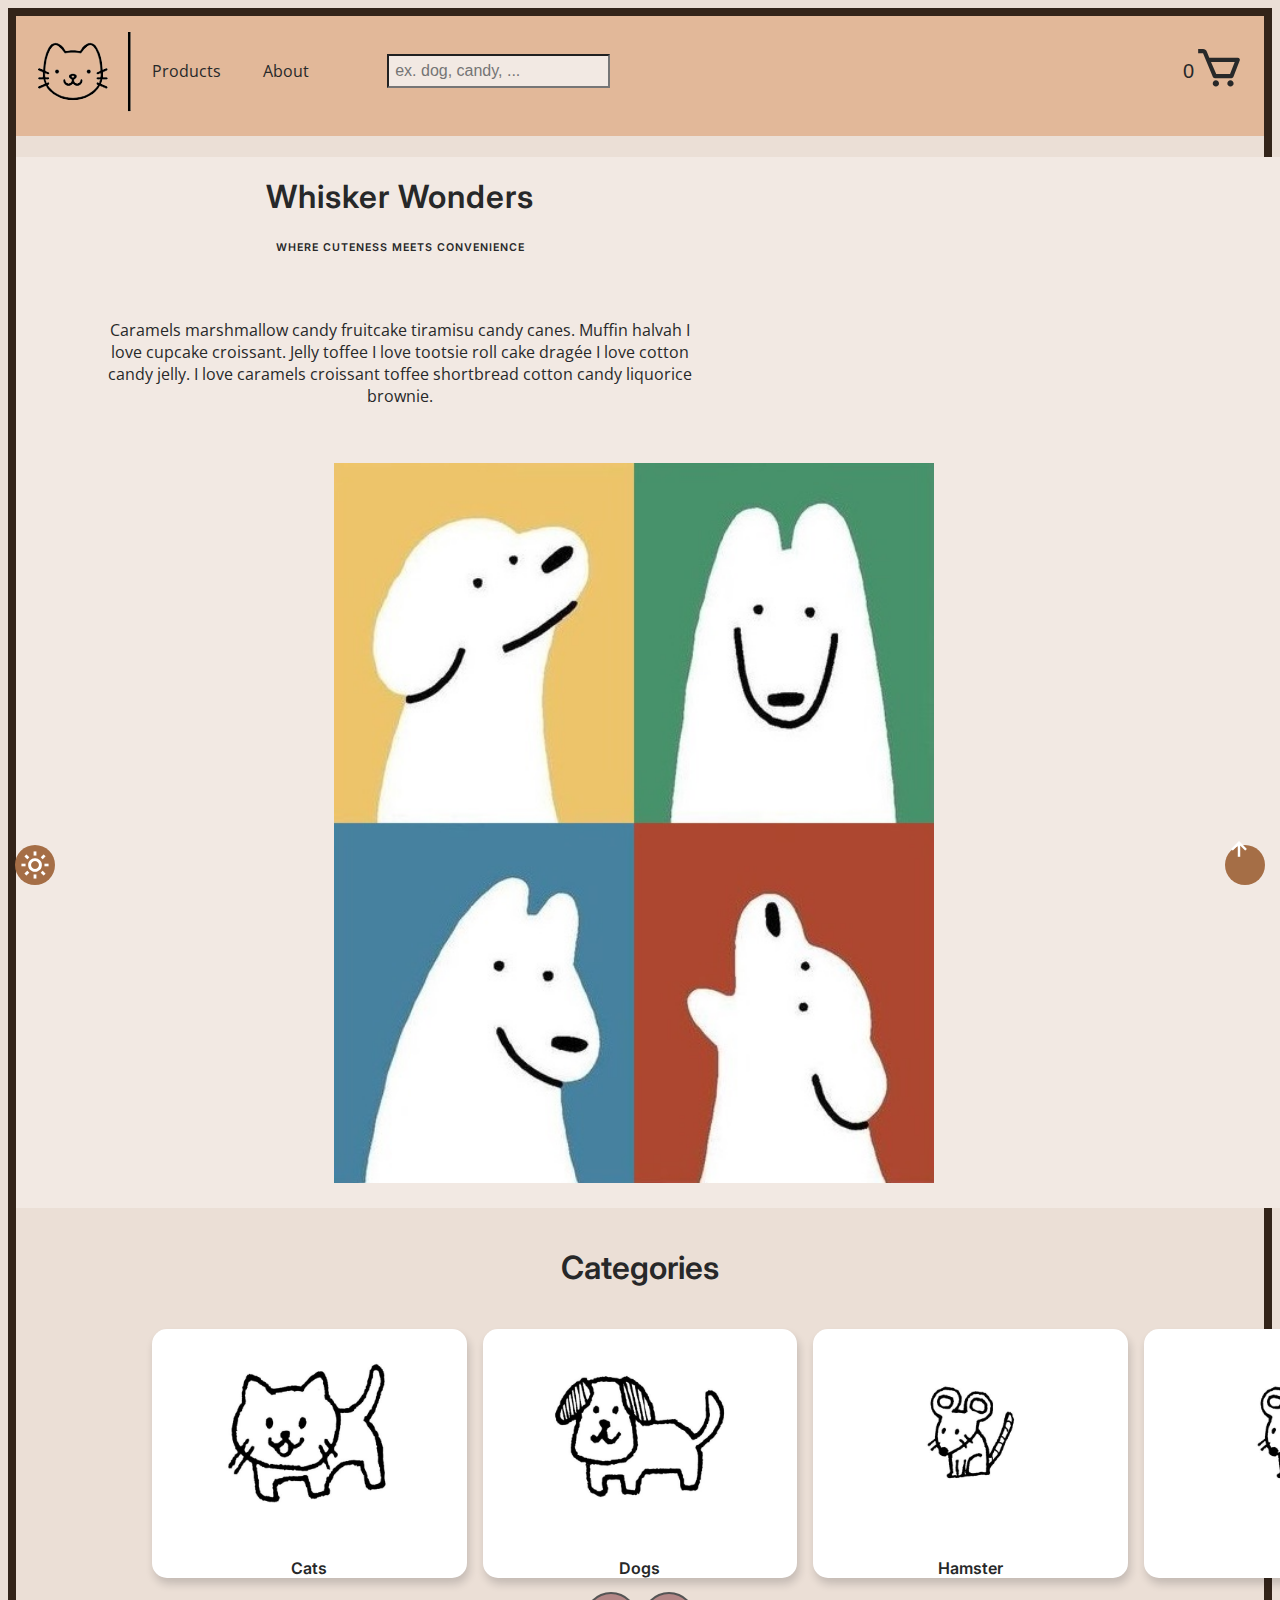
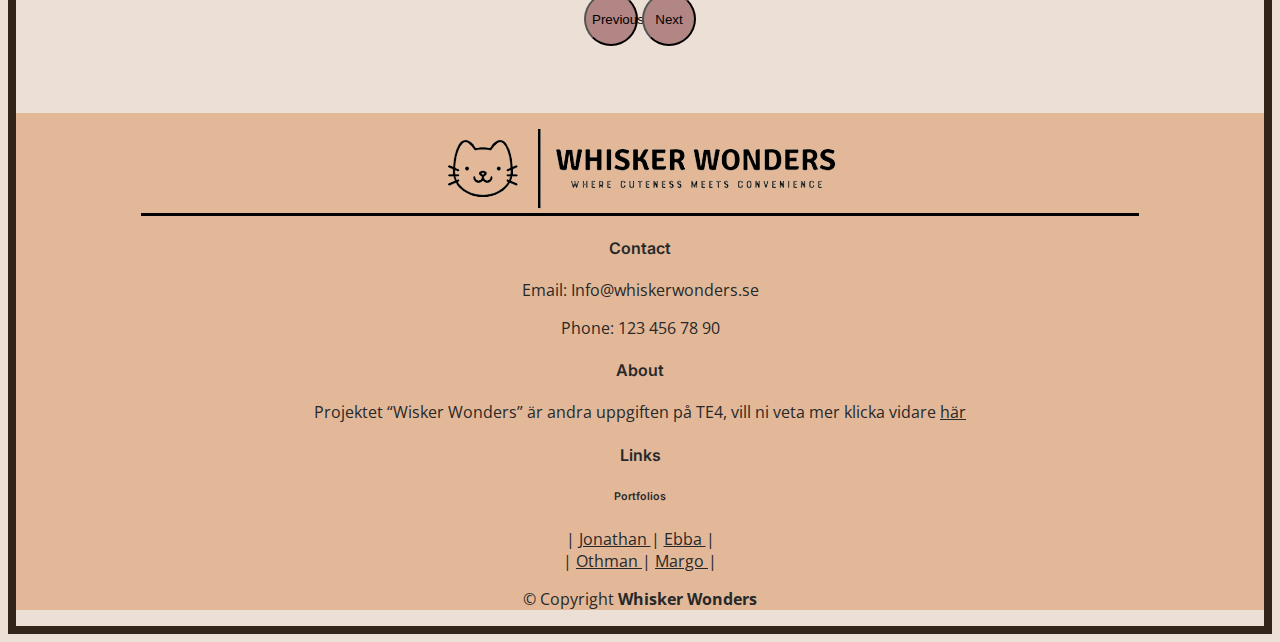
==== html/index.html @ 493aff3c "Merge branches 'main' and 'main' of https://github.com/Ebbsteer/WhiskerWonders" ====
<!doctype html>
<html lang="en">

<head>
    <!-- Required meta tags -->
    <meta charset="utf-8">
    <meta name="viewport" content="width=device-width, initial-scale=1">

    <!-- Bootstrap CSS -->
    <link href="https://cdn.jsdelivr.net/npm/bootstrap@5.3.1/dist/css/bootstrap.min.css" rel="stylesheet"
        integrity="sha384-4bw+/aepP/YC94hEpVNVgiZdgIC5+VKNBQNGCHeKRQN+PtmoHDEXuppvnDJzQIu9" crossorigin="anonymous">

    <!-- Boxicons File -->
    <link href='https://unpkg.com/boxicons@2.1.4/css/boxicons.min.css' rel='stylesheet'>

    <!-- Font Awesome File -->
    <link rel="stylesheet" href="path/to/font-awesome/css/font-awesome.min.css">

    <!-- Fonts -->
    <link
        href="https://fonts.googleapis.com/css?family=Open+Sans:300,300i,400,400i,600,600i,700,700i|Inter:300,300i,400,400i,600,600i,700,700i|Raleway:300,300i,400,400i,500,500i,600,600i,700,700i|Poppins:300,300i,400,400i,500,500i,600,600i,700,700i"
        rel="stylesheet">

    <!-- CSS File -->
    <link href="../css/main.css" rel="stylesheet">

    <title>Whisker Wonders</title>

    <!-- Favicon -->
    <link rel="icon" type="image/x-icon" href="../img/logo/favicon.png">

</head>

<body>

    <!-- Dark/Light mode -->
    <button class="bx bx-sun dark-light-toggle" onclick="dark()"></button>

    <!-- Header -->
    <header>
        <div class="header-container">

            <a href="index.html">
                <div class="header-img"></div>
            </a>

            <div class="links">
                <div class="products">
                    <a href="productPage.html" class="products">
                        Products
                    </a>
                </div>

                <div class="contact">
                    <a href="about.html" class="contact">
                        About
                    </a>
                </div>
            </div>

            <div class="search">
                <div class="search-wrapper">

                    <div class="search-inputs">
                        <input type="search" class="form-control" placeholder="ex. dog, candy, ..." name="search"
                            id="search" data-search>
                    </div>

                    <div class="search-suggestions hs-menu-inner" data-user-cards-container>
                        <template class="search-suggestion" data-user-cards-template>
                            <div class="card-search hide dropdown-item container-search">
                                <div class="container-fluid">
                                    <a href="../html/index.html" data-link>
                                        <div class="row no-gutters">

                                            <div class="col-sm-2">
                                                <img src="" alt="picture of image" class="card-image img-fluid" data-image>
                                            </div>

                                            <div class="col-sm-8">
                                                <div class="card-body text-wrap">
                                                    <h3 class="card-title" data-header></h3>
                                                    <p class="card-text" data-body></p>
                                                </div>
                                            </div>

                                            <div
                                                class="col-sm-2 d-flex align-items-center justify-content-end">
                                                <!-- Added responsive padding classes -->
                                                <p class="search-price" data-price></p>
                                            </div>

                                        </div>
                                    </a>
                                </div>
                            </div>
                        </template>
                    </div>
                </div>
            </div>
            <span id="cart-number" class="cart-number">1</span>
            <a href="../html/cart.html">
                <div class="cart">
                    <i class="bx bx-cart"></i>
                </div>
            </a>

        </div>
    </header>

    <!-- Welcome -->
    <div class="container-fluid welcome">
        <div class="row">

            <div class="col-sm-6 d-flex align-items-center justify-content-center">
                <div class="">

                    <h1>Whisker Wonders</h1>
                    <h6>WHERE CUTENESS MEETS CONVENIENCE</h6>
                    <p class="">
                        Caramels marshmallow candy fruitcake tiramisu candy canes. Muffin halvah I love cupcake
                        croissant. Jelly toffee I love tootsie roll cake dragée I love cotton candy jelly. I love
                        caramels croissant toffee shortbread cotton candy liquorice brownie.
                    </p>

                </div>
            </div>

            <div class="col-sm-6">
                <img src="../img/welcomeAll.jpg" alt="">
            </div>

        </div>
    </div>

    <!-- Widgett -->
    <div class="container-fluid">
        <div id="carouselExampleControls" class="carousel">
            <h1>Categories</h1>
            <div class="carousel-inner">

                <div class="carousel-item active">
                    <div class="card-carousel">
                        <a href="productPage.html?category=cat">
                            <div class="img-wrapper"><img src="../img/cat.jpg" class="d-block" alt="..."> </div>
                            <h4>Cats</h4>
                        </a>
                    </div>
                </div>

                <div class="carousel-item">
                    <div class="card-carousel">
                        <a href="productPage.html?category=dog">
                            <div class="img-wrapper"><img src="../img/dog.jpg" class="d-block" alt="..."> </div>
                            <h4>Dogs</h4>
                        </a>
                    </div>
                </div>

                <div class="carousel-item">
                    <div class="card-carousel">
                        <a href="productPage.html?category=hamster">
                            <div class="img-wrapper"><img src="../img/hamster.jpg" class="d-block" alt="..."> </div>
                            <h4>Hamster</h4>
                        </a>
                    </div>
                </div>

                <div class="carousel-item">
                    <div class="card-carousel">
                        <a href="productPage.html?category=treats">
                            <div class="img-wrapper"><img src="../img/mouse.jpg" class="d-block" alt="..."> </div>
                            <h4>Food</h4>
                        </a>
                    </div>
                </div>

                <div class="carousel-item">
                    <div class="card-carousel">
                        <a href="productPage.html?category=toys">
                            <div class="img-wrapper"><img src="../img/dog.jpg" class="d-block" alt="..."> </div>
                            <h4>Toys</h4>
                        </a>
                    </div>
                </div>
            </div>

            <button class="carousel-control-prev" type="button" data-bs-target="#carouselExampleControls"
                data-bs-slide="prev">
                <span class="carousel-control-prev-icon" aria-hidden="true"></span>
                <span class="visually-hidden">Previous</span>
            </button>

            <button class="carousel-control-next" type="button" data-bs-target="#carouselExampleControls"
                data-bs-slide="next">
                <span class="carousel-control-next-icon" aria-hidden="true"></span>
                <span class="visually-hidden">Next</span>
            </button>

        </div>
    </div>

    <!-- Cookie -->
    <div id="lawmsg" class="alert alert-info alert-dismissible h6 fade show fixed-bottom" role="alert">
        <p class="">

            <button type="button" id="closeCookie" class="close" data-dismiss="alert" aria-label="Close">
                <span aria-hidden="true">&times;</span>
            </button>

            &nbsp; We use cookies on this website to distinguish you from other users. We use this data to enhance
            your experience and for targeted advertising. By continuing to use this website you consent to our use
            of cookies. For more information, please see our
            <a href="https://info.profilesonly.com" target="_blank">Cookie Policy</a>.
        </p>
    </div>

    <!-- Back to top button -->
    <a href="#" id="backtotop" class="active back-to-top d-flex align-items-center justify-content-center"><i
            class='bx bx-up-arrow-alt'></i></a>

    <!-- Footer -->
    <footer>
        <div class="container-fluid">
            <div class="row">
                <div class="footer-image">
                    <a href="index.html">
                        <div class="footer-img"></div>
                    </a>
                </div>
            </div>

            <div class="row">
                <div class="col-md-4">
                    <h4>Contact</h4>
                    <a href="../html/contact.html"></a>
                    <p>Email: Info@whiskerwonders.se</p>
                    <p>Phone: 123 456 78 90</p>
                </div>

                <div class="col-md-4">
                    <h4>About</h4>
                    <p>Projektet “Wisker Wonders” är andra uppgiften på TE4, vill ni veta mer klicka vidare <a href="../html/about.html" class="footer-about-link">här</a> </p>
                </div>

                <div class="col-md-4">
                    <h4>Links</h4>
                    <h6>Portfolios</h6>
                    <p> |
                        <a href="https://jonte88.github.io/Portfolio/" class="footer-links-link"> Jonathan </a>
                        |
                        <a href="https://ebbsteer.github.io/EbbaElversson/" class="footer-links-link"> Ebba </a>
                        |
                        </br>
                        |
                        <a href="https://othman-al-ani.github.io/Portfolio/" class="footer-links-link"> Othman </a>
                        |
                        <a href="https://mizfra.github.io/" class="footer-links-link"> Margo </a>
                        |
                    </p>
                </div>
            </div>

            <div class="row">
                <div class="copyright">
                    <P>&copy; Copyright <strong><span>Whisker Wonders</span></strong></P>
                </div>
            </div>
        </div>
    </footer>

    <!-- Bootstrap Java - JQuery -->
    <script src="https://code.jquery.com/jquery-3.6.0.min.js"></script>
    <script src="https://cdn.jsdelivr.net/npm/@popperjs/core@2.11.8/dist/umd/popper.min.js"
        integrity="sha384-I7E8VVD/ismYTF4hNIPjVp/Zjvgyol6VFvRkX/vR+Vc4jQkC+hVqc2pM8ODewa9r"
        crossorigin="anonymous"></script>
    <script src="https://cdn.jsdelivr.net/npm/bootstrap@5.3.1/dist/js/bootstrap.min.js"
        integrity="sha384-Rx+T1VzGupg4BHQYs2gCW9It+akI2MM/mndMCy36UVfodzcJcF0GGLxZIzObiEfa"
        crossorigin="anonymous"></script>

    <!-- JS Files -->
    <script type="text/javascript" src="../js/search.js"></script>
    <script type="text/javascript" src="../js/cookies.js"></script>
    <script type="text/javascript" src="../js/main.js"></script>
    <script type="text/javascript" src="../js/productsArray.js"></script>
    <!-- <script type="text/javascript" src="../js/cart.js"></script> -->

</body>

</html>
---- css/main.css ----
/* --- Color pattern -----------------------------------------------
 
          Dark                   Main                    Light
        #9e704d #ad7c58 #b68a69 #be977a #c6a48b #cfb29c #d7bfad




    Help border - style="border: 1px solid black;"

*/
/* --- General ---------------------------------------------------*/

.hide {
    display: none !important;
    visibility: hidden;
}

body {
    background-color: #ebdfd6;
    font-family: "Open Sans", sans-serif;
    color: #272829;
    border: 8px solid #332419; 
} 

a {
    color: #272829;
    text-decoration: none;
}

a:hover {
    color: #37b3ed;
    text-decoration: none;
}

h1,
h2,
h3,
h4,
h5,
    h6 {
  font-family: "Inter", sans-serif;
  font-weight: 600;
}

/* --- Toggle dark/light mode ----------------KLAR--------------------*/

.dark-light-toggle {
    position: fixed;
    left: 15px;
    bottom: 15px;
    z-index: 9998;
    border: 0;
    font-size: 32px;
    transition: all 0.4s;
    outline: none !important;
    background-color: #a56e46;
    color: #fff;
    width: 40px;
    height: 40px;
    display: inline-flex;
    align-items: center;
    justify-content: center;
    line-height: 0;
    border-radius: 50px;
    cursor: pointer;
}

.dark-light-active .dark-light-toggle {
    background-color: #b68a69;
}

.dark-light-toggle:hover {
    background: #b68a69;
    color: #fff;
}

.dark-light-active {
    background-color: #19120c;
    color: #fff;
    border: 8px solid #000;
}

.dark-light-active a:hover {
    color: #37b3ed;
    text-decoration: none;
}

.dark-light-active a {
    color: #fff;
    text-decoration: none;
}



/*--- Back to top button ---------------------KLAR--------------------*/

.back-to-top {
    position: fixed;
    visibility: hidden;
    opacity: 0;
    right: 15px;
    bottom: 15px;
    z-index: 996;
    background: #a56e46;
    width: 40px;
    height: 40px;
    border-radius: 50px;
    transition: all 0.4s;
}
  
.back-to-top i {
    font-size: 28px;
    color: #fff;
    line-height: 0;
}
  
.back-to-top:hover {
    background: #b68a69;
    color: #fff;
}
  
.back-to-top.active {
   visibility: visible;
   opacity: 1;
} 

.dark-light-active .back-to-top {
    position: fixed;
    visibility: hidden;
    opacity: 0;
    right: 15px;
    bottom: 15px;
    z-index: 996;
    background: #c6a48b;
    width: 40px;
    height: 40px;
    border-radius: 50px;
    transition: all 0.4s;
}

.dark-light-active .back-to-top i {
    font-size: 28px;
    color: #fff;
    line-height: 0;
}
  
.dark-light-active .back-to-top:hover {
    background: #b68169;
    color: #fff;
}
  
.dark-light-active .back-to-top.active {
   visibility: visible;
   opacity: 1;
}


/* --- Header --------------------------------KLAR--------------------*/

header {
    background-color: #E2B899;
    height: 110px;
    width: 100%;
    padding-top: 10px;
}

.dark-light-active header {
    background-color: #9e704d;
}

header .header-container {
    display: flex;
    justify-content: center;
    align-items: center;
    
}




/* Image */

header .header-container .header-img {
    background: url("../img/logo/darkTransLogo2.png") center;
    width: 110px;
    height: 90px;
    background-repeat: no-repeat;
    flex: none;
    margin-left: 10px;
}

.dark-light-active header .header-container .header-img {
    background: url("../img/logo/lightTransLogo2.png") center;
}

@media (max-width: 600px) {
    header .header-container .header-img {
        background: url("../img/logo/darkTransLogo3.png") center;
        background-size: 120%;
        width: 60px;
    }
}



/* Links */

header .links {
    display: flex;
}

@media (max-width: 700px) {
    header .links {
        display: block;
    }

    .header-container .products::after {
        content: "";
        position: relative;
        display: block;
        width: 70px;
        height: 1px;
        left: 15px;
        background: #000;
    }

    .dark-light-active header .header-container .products::after {
        background: #fff;
    }
}

.header-container .products {
    height: fit-content;
    width: 100px;
    text-align: center;
    flex: none;
}

.header-container .products:hover {
    color: #272829;
}

.header-container .contact {
    height: fit-content;
    width: 100px;
    text-align: center;
    flex: none;

}

.header-container .contact:hover {
    color: #272829;
}



/* Search */

header .search {
    margin: auto 2vw;
    flex: 4;
}


@media (min-width: 900px) {
    header .search {
        margin: auto 4vw;
        flex: 4;
    }
}

header .search-wrapper .search-inputs input {
    background-color: #f2e9e3;
    color: #272829;
    font-size: 16px;
    padding: 6px;
    
}

header .search-wrapper .search-inputs .form-control:focus {
    position: absolute;
    display: block;
    width: 75%;
    top: 44px;
    left: 145px;
    z-index: 10;
}

@media (max-width: 900px) {
    header .search-wrapper .search-inputs .form-control:focus {
        width: 70%;
    }
}

@media (max-width: 750px) {
    header .search-wrapper .search-inputs .form-control:focus {
        width: 65%;
        left: 140px;
    }
}

@media (max-width: 600px) {
    header .search-wrapper .search-inputs .form-control:focus {
        width: 70%;
        left: 85px;
    }
}

@media (max-width: 450px) {
    header .search-wrapper .search-inputs .form-control:focus {
        width: 65%;
    }
}

@media (max-width: 400px) {
    header .search-wrapper .search-inputs .form-control:focus {
        width: 60%;
    }
}

@media (max-width: 350px) {
    header .search-wrapper .search-inputs .form-control:focus {
        width: 55%;
    }
}

@media (max-width: 300px) {
    header .search-wrapper .search-inputs .form-control:focus {
        width: 50%;
    }
}

@media (max-width: 500px) {
    header .search-wrapper .search-inputs input{
        background-color: #f2e9e3;
        color: #272829;
    }
}

header .search-wrapper .search-suggestions {
    padding-left: -85px;
    max-height: 500px;
    overflow: hidden;
}

header .search-wrapper .search-suggestions .container-search {
    width: 90%;
}

header .search-wrapper .search-suggestions {
    position: absolute;
    display: block;
    top: 100px;
    left: 110px;
    z-index: 999;
    width: fit-content;
    margin: 0px;
    padding: 0px;
}

.card-search {
    background-color: #fff;
}





/* Cart */

header .cart{
    width: 50px;
    font-size: 50px;
    padding: auto 0px;
    margin-right: 20px;
}


.cart-number {
    font-size: 1.25rem;
    font-family: Arial, Helvetica, sans-serif;
} 

@media (max-width: 700px) {
    header .cart{
        width: 40px;
        font-size: 40px;
        padding: auto 0px;
        margin-right: 15px;
    } 
}

@media (max-width: 500px) {
    header .cart{
        width: 30px;
        font-size: 30px;
        padding: auto 0px;
        margin-right: 10px;
    } 
}


/*---------- Product List-----------------------------*/
.product-list button{
    border: none;
}
.row_product_col_md_4{
    margin-bottom: 30px;
}

.row_product{
    margin-inline: 100px;
    margin-top: 20px;
    margin-bottom: 50px;
}    

.product {
    border: 1px solid #ddd;
    padding: 1em;
    margin: 1em;
    text-align: center;
    display: table-cell;
    justify-content: center;
    border: none;
    background-color: #ffffff;


}    

 .product-list{
    
    margin-bottom: 5%;
}

.product img {
    
    height: auto;
    margin: auto;
    max-width: 50%;
}    

.price {
    font-weight: bold;
    color: #1c7c1c;
}    

.info-prod{
    text-align: center;
    margin-top: 30px;
    margin-bottom: 50px;

}    

.productPage img{
    max-width: 40%;
    min-width: 30%;
    margin-top: 30px;
}    

.productPage{
    background-color: #e6ccbb;
    height: 450px;
}    


.product-page {
 height: 350px;   
} 

.containerpage button {
    width: 300px;
    text-align: center;
    background-color: #ffecde;
    border: solid 3px #b49c8b;
    font-family: "Inter", sans-serif;
    
}

.containerpage button :hover{
    cursor: pointer;
}

/*--------------------------------*/
.small-container{
    max-width: 800px;
    margin: auto;
    padding-left: 25px;
    padding-right: 20px;
    

}

.first{
    padding-bottom: 50px;
    margin-top: -50px;
}

.single-product{
    margin-top: 80px;
}

.thisproduct-image img{
    max-width: 100%;
    padding: 50px 0;
}

.single-product .thisproduct-image img {
    padding: 0;
}

.single-product .thisproduct-image{
    padding: 20px;
    
}

.thisproduct-image{
    flex-basis: 50%;
    min-width: 300px;
    
}

.thisproduct-image h1{
    font-size: 50px;
    line-height: 60px;
    margin: 25px 0;
}

.single-product select{
    display: block;
    padding: 10px;
    margin-top: 20px;
}

.single-product h4{
    margin: 20px 0;
    font-size: 22px;
    font-weight: bold;
}

.single-product input{
    width: 50px;
    height: 40px;
    padding-left: 10px;
    font-size: 18px;
    margin-right: 10px;
    border: 1px solid #332419;
}

input:focus {
    outline: none;
}

.a-btn{
    text-decoration: none;
    color: #332419;
}

.single-product .fa-indent{
    color: #dea49d;
    margin-left: 10px;
}

.btn{
    display: inline-block;
    background: #e6998f;
    color: #fff;
    padding: 8px 30px;
    margin: 30px 0;
    border-radius: 30px;
    transition: background 0.5s;
}

.btn:hover{
    background: #bd8d8d;

}







/* --- Footer ----------------------------------------------------*/

footer {
    background-color: #E2B899;
    height: fit-content;
    width: 100%;
    text-align: center;
    padding: 10px 0 0 0;
}    

.dark-light-active footer {
    background-color: #9e704d;
}    

footer .footer-image::after {
    content: "";
    position: relative;
    display: block;
    width: 80%;
    height: 3px;
    background: #000;
    margin: auto;
    margin-bottom: 20px;
}

.dark-light-active footer .footer-image::after {
    background: #fff;
}

footer .footer-img {
    background: url("../img/logo/darkTransLogo.png") center;
    width: 410px;
    height: 90px;
    background-repeat: no-repeat;
    margin: auto;
}    

.dark-light-active footer .footer-img {
    background: url("../img/logo/lightTransLogo.png") center;
}   

@media (max-width: 700px) {
    footer .footer-img {
        background-size: 90%;
        height: 80px;
    }    

    footer .footer-image::after {
        height: 2px;
    }
}

@media (max-width: 550px) {
    footer .footer-img {
        background-size: 80%;
        height: 80px;
    }    

    footer .footer-image::after {
        height: 2px;
    }
}

@media (max-width: 410px) {
    footer .footer-img {
        width: 300px;
        background-size: 100%;
    }    

    footer .footer-image::after {
        height: 1px;
    }
}

@media (max-width: 320px) {
    footer .footer-img {
        width: 250px;
        background-size: 100%;
        height: 60px;
    }    

    footer .footer-image::after {
        height: 1px;
    }
}

@media (max-width:767px) {
    footer p {
        margin-inline: 20%;
    }
}

footer .footer-about-link {
    text-decoration: underline;
}

footer .footer-about-link:hover {
    color: rgb(192, 53, 192);
    text-decoration: underline;
}

footer .footer-links-link {
    text-decoration: underline;    
}

footer .footer-links-link:hover {
    color: rgb(192, 53, 192);
    text-decoration: underline;
}



/* --- Cookies ---------------------------------------------------*/

#lawmsg{
    width: 1000px;
    height: 100px;
    margin: auto;
    text-align: center;
    background-color: #ffd6c5;
    margin-bottom: 10px;
    border-radius: 10px;
    border: 1px solid rgb(160, 141, 128);
}    

#lawmsg button {
    background-color: #ffffff;
    border: 1px solid;


}    



.product-list h2 {
    color: pink;
}


.product-list p {
    color: black;
}


/*----------------------------------- Ebba CSS -------------------------------------------------------------*/


/* --- Welcome ---------------------------OK*/

.welcome {
    background-color: #f2e9e3;
    height: fit-content;
    width: 100%;
    padding: 0 20px;
    text-align: center;
}

.dark-light-active .welcome {
    background-color: #332419;
}

.welcome h1 {
    width: 100%;
    max-width: 600px;
    height: auto;
    padding: 20px 1vw 0px 5vw;
    margin-bottom: 0px;
    letter-spacing: 1px;
}

.welcome h6 {
    width: 100%;
    max-width: 600px;
    height: auto;
    padding: 0px 1vw 20px 5vw;
    
    letter-spacing: 1px;
}

.welcome p {
    width: 100%;
    max-width: 600px;
    height: auto;
    padding: 20px 1vw 20px 5vw;
}

.welcome img {
    width: 100%;
    max-width: 600px;
    height: auto;
    padding: 20px 5vw 20px 1vw;
}

@media (max-width: 575px) {

    .welcome p {
        width: 100%;
        height: auto;
        padding: 10px 0;
    }

    .welcome img {
        width: 70%;
        max-width: 435px;
        height: auto;
        padding: 10px 0;
    }


}




/*---------- Category widgets ------------------------------------*/

.carousel {
    margin: 40px 0;
    text-align: center;
}

.carousel-inner {
    padding: 20px 10vw;
}

.carousel-item a:hover {
    color: rgb(113, 161, 184);

}

.card-carousel {
    margin: 0 0.5em;
    box-shadow: 2px 6px 8px 0 rgba(22, 22, 26, 0.18);
    border: none;
    background-color: #fff;
    border-radius: 15px;
}

.carousel-control-prev,
.carousel-control-next {
    background-color: #b38686;
    width: 6vh;
    height: 6vh;
    border-radius: 50%;
    top: 50%;
    transform: translateY(-50%);
}

@media (min-width: 668px) {
    .carousel-item {
      margin-right: 0;
      flex: 0 0 33.333333%;
      display: block;
    }
    .carousel-inner {
      display: flex;
    }
}

.card-carousel .img-wrapper {
      max-width: 100%;
      height: 13em;
      display: flex;
      justify-content: center;
      align-items: center;
}

.card-carousel img {
      max-height: 100%;
}

@media (max-width: 767px) {
    .card-carousel .img-wrapper {
      height: 17em;
    }
}



/*----------------------------------- Margo CSS -------------------------------------------------------------*/

/* -------- Scroll bar custom -----------------KLAR-------------------*/

#data{
	float: left;
	width: 50%;
	margin-left: 50px;
	margin-right: 26px;
}

::-webkit-scrollbar{
	width: 12px;
}

::-webkit-scrollbar-thumb{
	background-color: #a17867;
	border-radius: 5px;
box-shadow: inset 2px 2px 2px rgba(255,255,255,0.25), inset -2px -2px -2px 
rgba(0,0,0,0.25);
}

::-webkit-scrollbar-track{
	background: linear-gradient(to right, #0c0b0e, #201c29 1px, #100e17 1px,
		#100e17);
}



/*-----------information section of singular product page-----------*/


.second{
    font-family: "Inter", sans-serif;
    background-color: #ffe5d1;
    padding: 30px 0;
    text-align: center;
    height: 600px;
}

.product-info{
    background-color: #f6f3e0;
    max-width: 600px;
    margin: auto;
    padding-bottom: 50px;

}

.about{
    background-color: #f6f3e0;
    max-width: 800px;
    margin: auto;
    padding-bottom: 50px;
    margin-top: 60px;
   
  
}

.product-info h4, .about h4{
    margin: 50px 0;
}


/*---------- Product list interface-----------------------------*/

.product-list button{
    background-color: #e1ab9b;
    
}

/*---------------------About Page-----------------------------*/

.about-container {
    margin-top: 30px;
    margin-bottom: 30px;
}

.aboutMain{
    background-color: #fff8f3;
    text-align: center;
    font-family: "Inter", sans-serif;
    border-radius: 10px;
}

.aboutText{
    margin-top: 50px;
}

.aboutText p{
    text-align: left;
    margin-top: 50px;
    margin-inline: 130px;
    line-height: 1.8rem;
}

.aboutLinks{
    margin-top: 70px;
}

.aboutLinks a{
    color: white;
}

.aboutButtons{
    margin-top: 50px;
}

.aboutLinks button {

	text-align: center;
	color:#DE914A;
	width: 200px;
	height: 50px;
	border:none;
	border-radius: 10px;
	transition: ease-out 0.3s;
	font-size: 1rem;
	outline:none;
	border:5px solid #5d103d;
	position: relative;
	z-index: 1; 
	background-color: #744f43;
	letter-spacing: 2px;
	margin-top: 30px;
	margin-bottom: 40px;
    
}

.aboutLinks button:hover{
	cursor: pointer;
}

.aboutLinks button:before{
	transition: 0.5s all ease;
	position: absolute;
	top: 0;
	left: 50%;
	right: 50%;
	bottom: 0;
	opacity: 0;
	content: "";
	background-color: #613929;
}

.aboutLinks button:hover:before {
	transition: 0.5s all ease;
	left: 0;
	right: 0;
	opacity: 1;
	z-index: -1;
}


/*----------------------------------- ANDRA CSS -------------------------------------------------------------*/


/*---------- Product List-----------------------------*/

.info {
    height: fit-content;
    min-height: 350px;
    color: white;
    width: 100%;
    margin: auto;

}

.info h6{
    color:#000;
    text-align: center;
    margin-top: 30px;
}

.products img{
    max-width: 300px;
    margin: auto;
    box-shadow: 0px 7px 7px rgba(0, 0, 0, 0.1);
  
}

.info img{
display:grid;
}
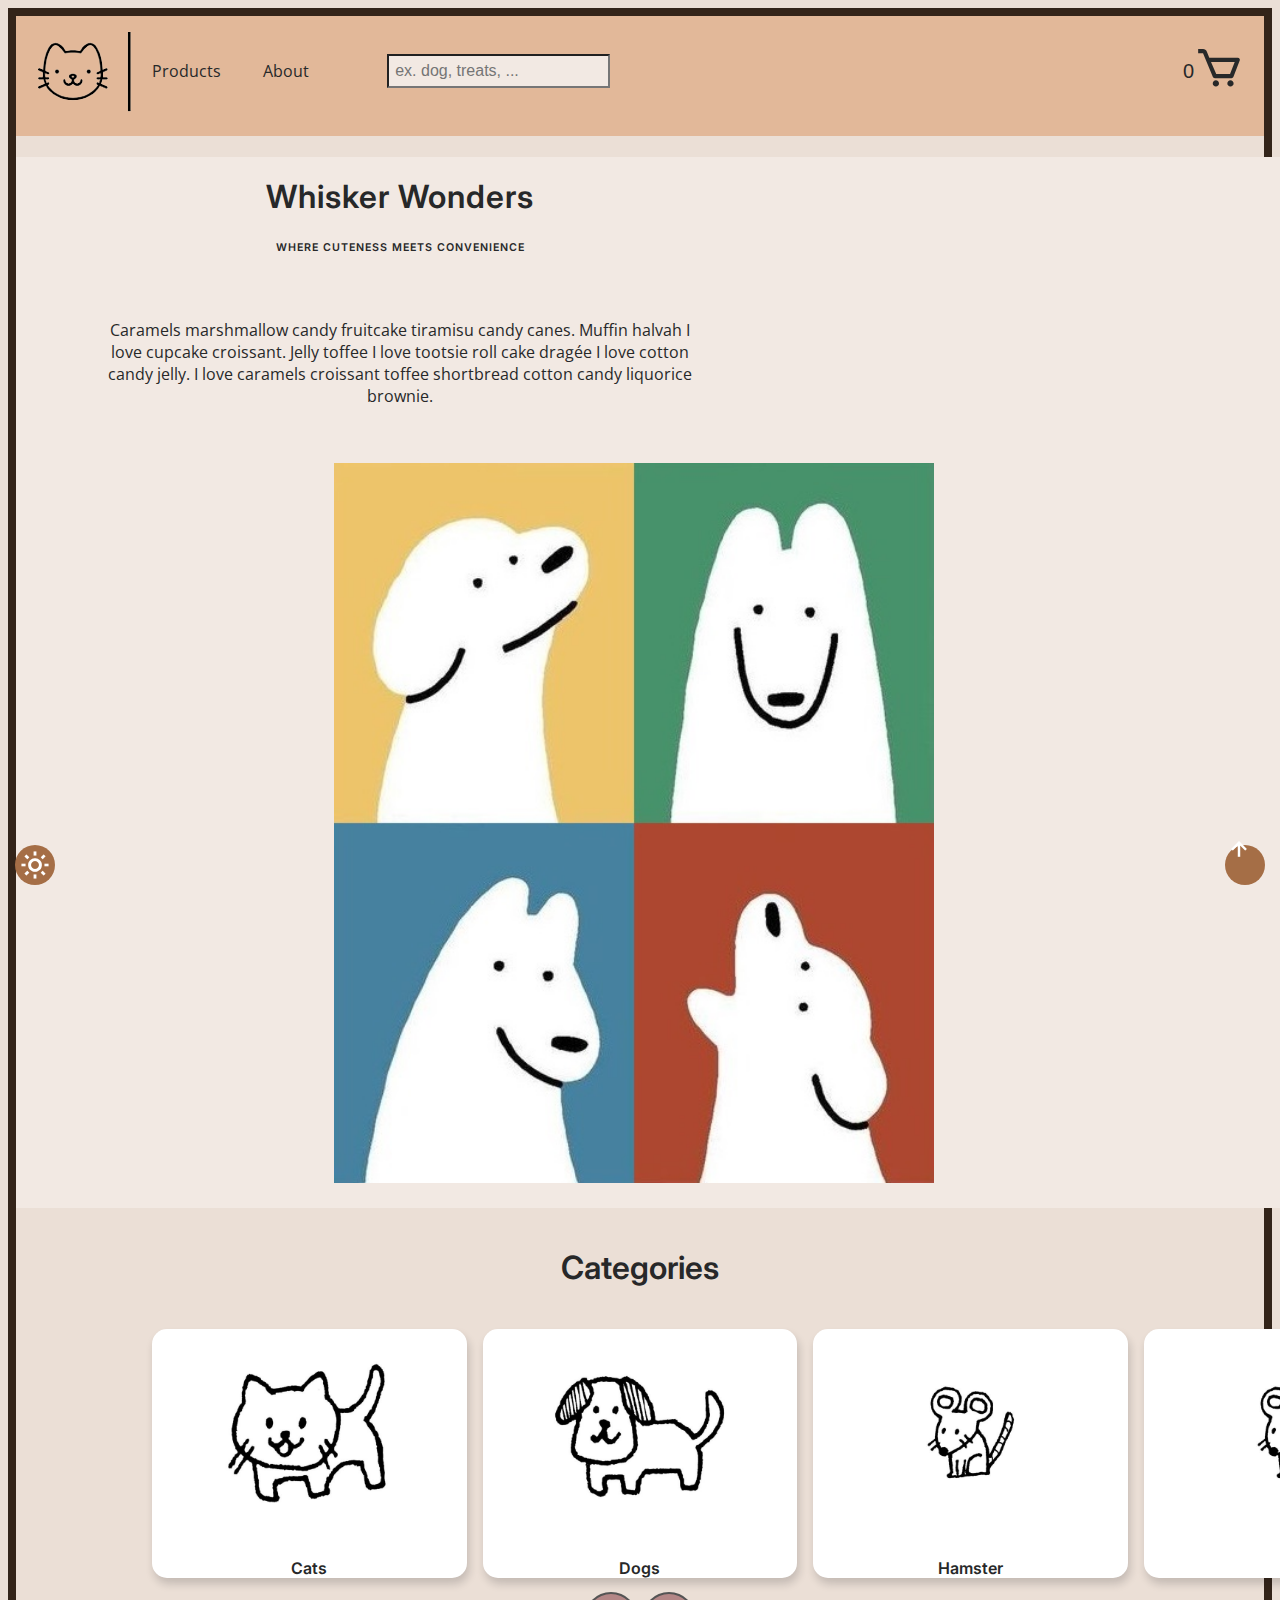
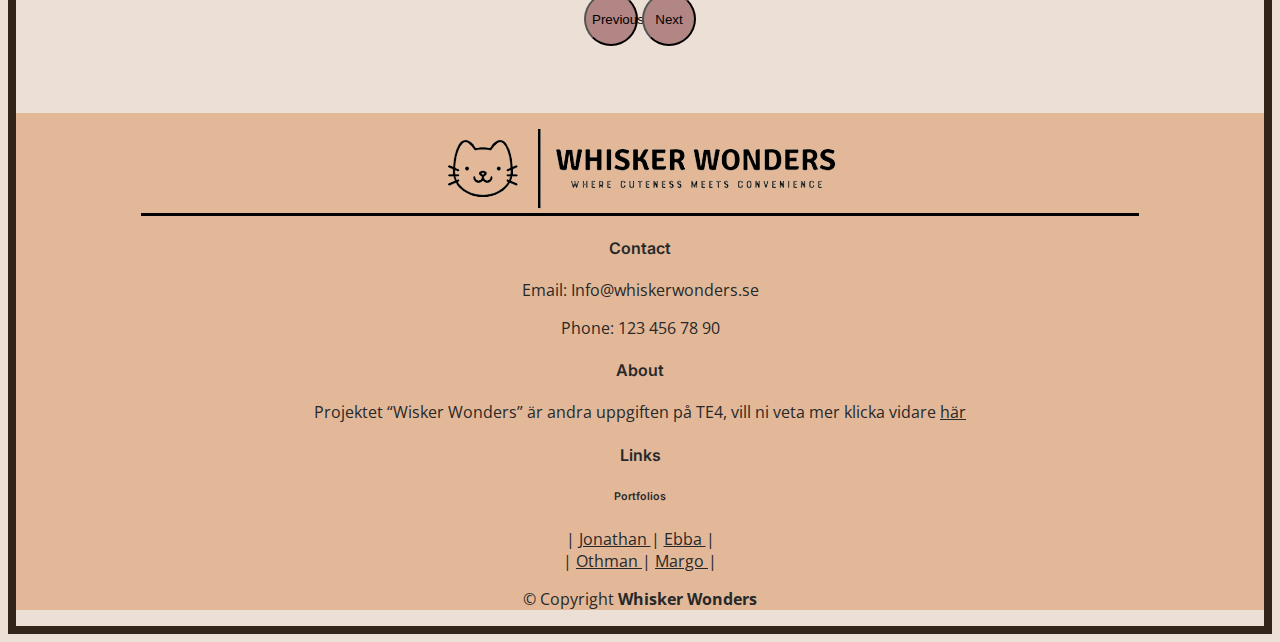
==== commit 32058bb0: "Treats" ====
--- a/html/index.html
+++ b/html/index.html
@@ -12,9 +12,6 @@
 
     <!-- Boxicons File -->
     <link href='https://unpkg.com/boxicons@2.1.4/css/boxicons.min.css' rel='stylesheet'>
-
-    <!-- Font Awesome File -->
-    <link rel="stylesheet" href="path/to/font-awesome/css/font-awesome.min.css">
 
     <!-- Fonts -->
     <link
@@ -62,7 +59,7 @@
                 <div class="search-wrapper">
 
                     <div class="search-inputs">
-                        <input type="search" class="form-control" placeholder="ex. dog, candy, ..." name="search"
+                        <input type="search" class="form-control" placeholder="ex. dog, treats, ..." name="search"
                             id="search" data-search>
                     </div>
 
@@ -169,7 +166,7 @@
                 <div class="carousel-item">
                     <div class="card-carousel">
                         <a href="productPage.html?category=treats">
-                            <div class="img-wrapper"><img src="../img/mouse.jpg" class="d-block" alt="..."> </div>
+                            <div class="img-wrapper"><img src="../img/hamster.jpg" class="d-block" alt="..."> </div>
                             <h4>Food</h4>
                         </a>
                     </div>
--- a/css/main.css
+++ b/css/main.css
@@ -262,6 +262,10 @@
     flex: 4;
 }
 
+header .card-search:hover {
+    background-color: rgba(255,255,255,1);
+}
+
 
 @media (min-width: 900px) {
     header .search {
@@ -372,7 +376,6 @@
 header .cart{
     width: 50px;
     font-size: 50px;
-    padding: auto 0px;
     margin-right: 20px;
 }
 
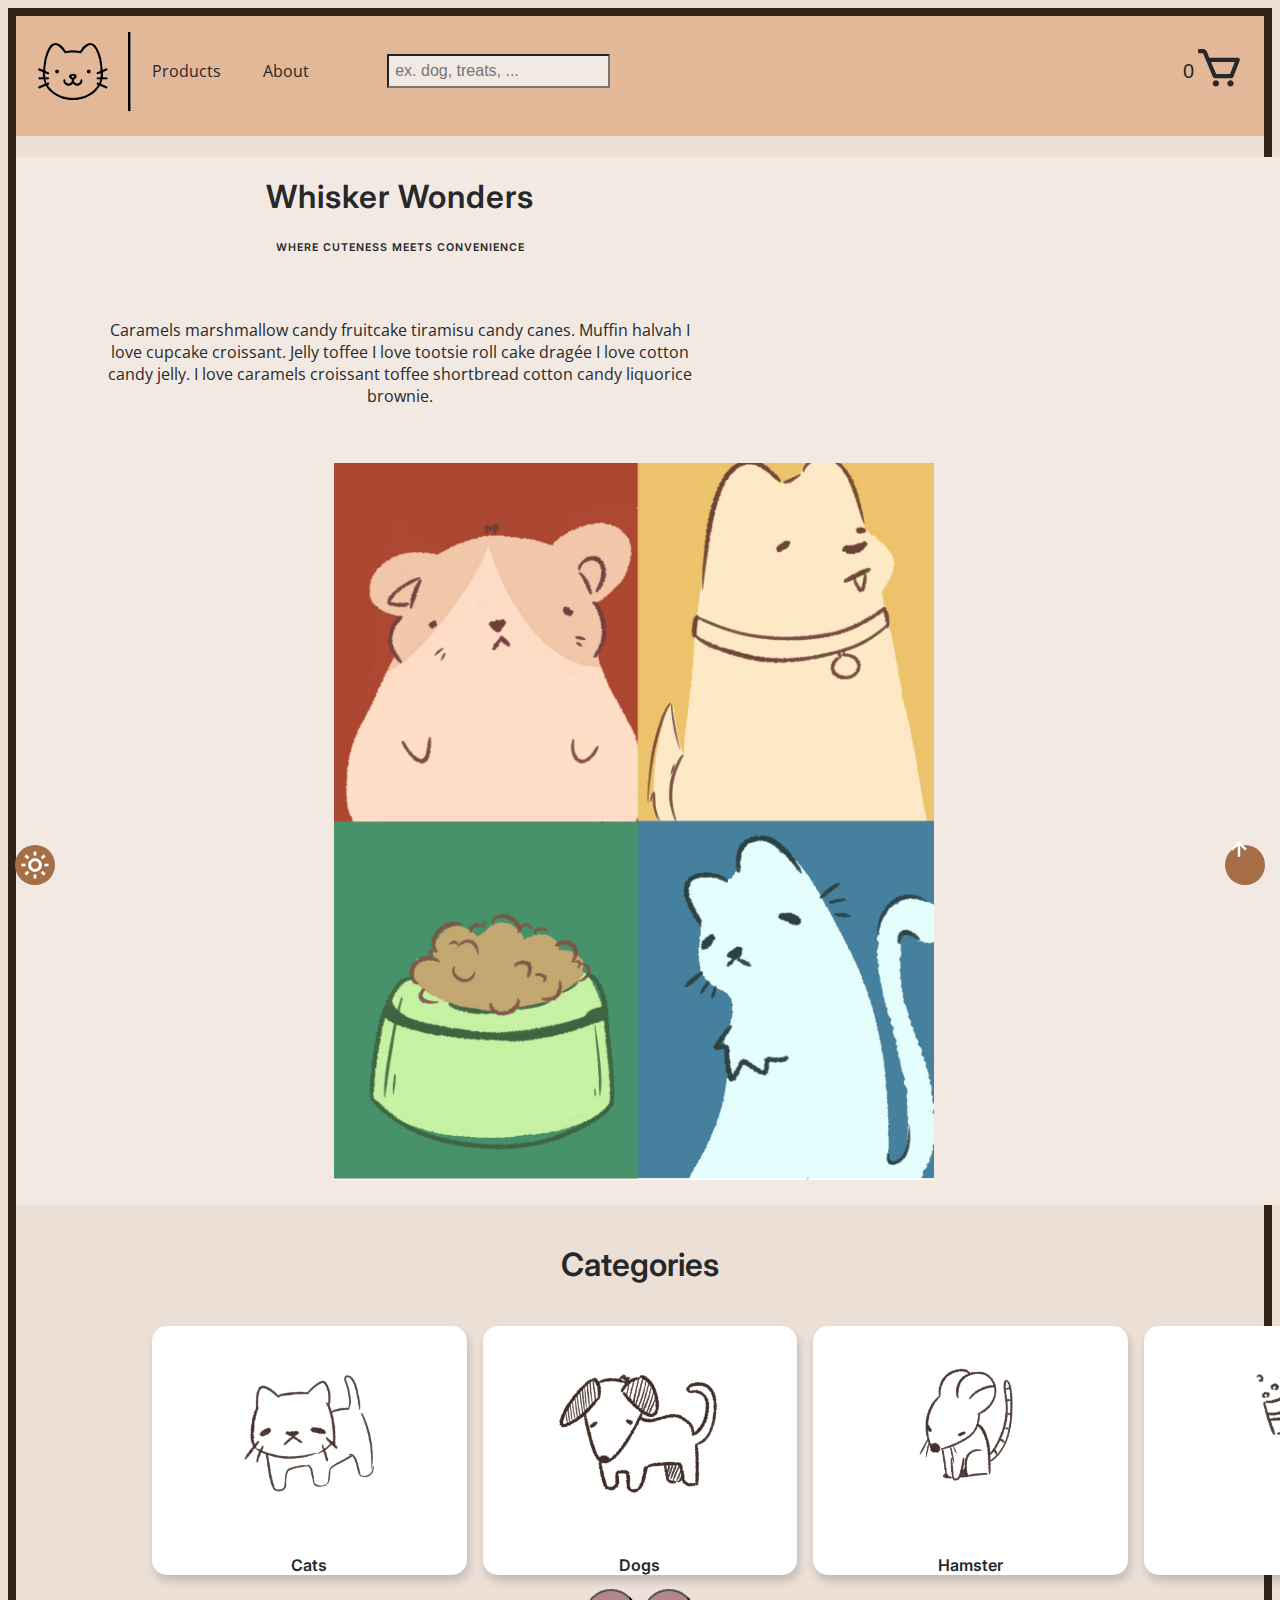
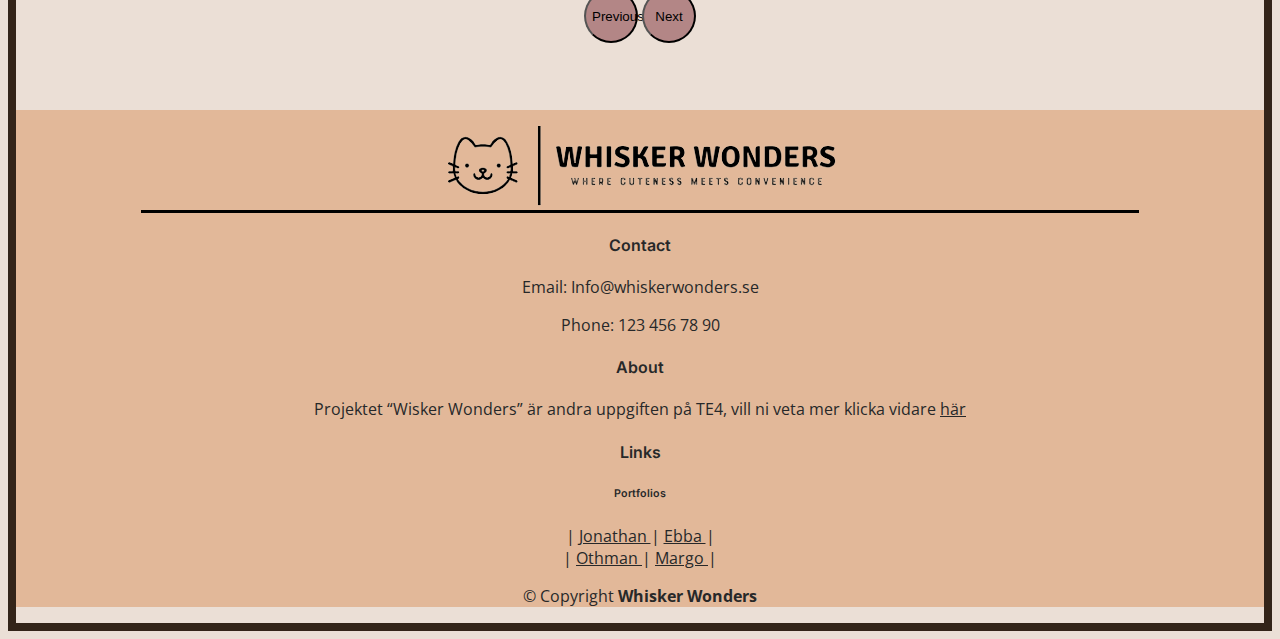
==== commit 0a52bb3d: "treats and toys" ====
--- a/html/index.html
+++ b/html/index.html
@@ -21,7 +21,7 @@
     <!-- CSS File -->
     <link href="../css/main.css" rel="stylesheet">
 
-    <title>Whisker Wonders</title>
+    <title>Whisker Wonders official Page</title>
 
     <!-- Favicon -->
     <link rel="icon" type="image/x-icon" href="../img/logo/favicon.png">
@@ -166,7 +166,7 @@
                 <div class="carousel-item">
                     <div class="card-carousel">
                         <a href="productPage.html?category=treats">
-                            <div class="img-wrapper"><img src="../img/hamster.jpg" class="d-block" alt="..."> </div>
+                            <div class="img-wrapper"><img src="../img/treats.jpg" class="d-block" alt="..."> </div>
                             <h4>Food</h4>
                         </a>
                     </div>
@@ -175,7 +175,7 @@
                 <div class="carousel-item">
                     <div class="card-carousel">
                         <a href="productPage.html?category=toys">
-                            <div class="img-wrapper"><img src="../img/dog.jpg" class="d-block" alt="..."> </div>
+                            <div class="img-wrapper"><img src="../img/toys.jpg" class="d-block" alt="..."> </div>
                             <h4>Toys</h4>
                         </a>
                     </div>
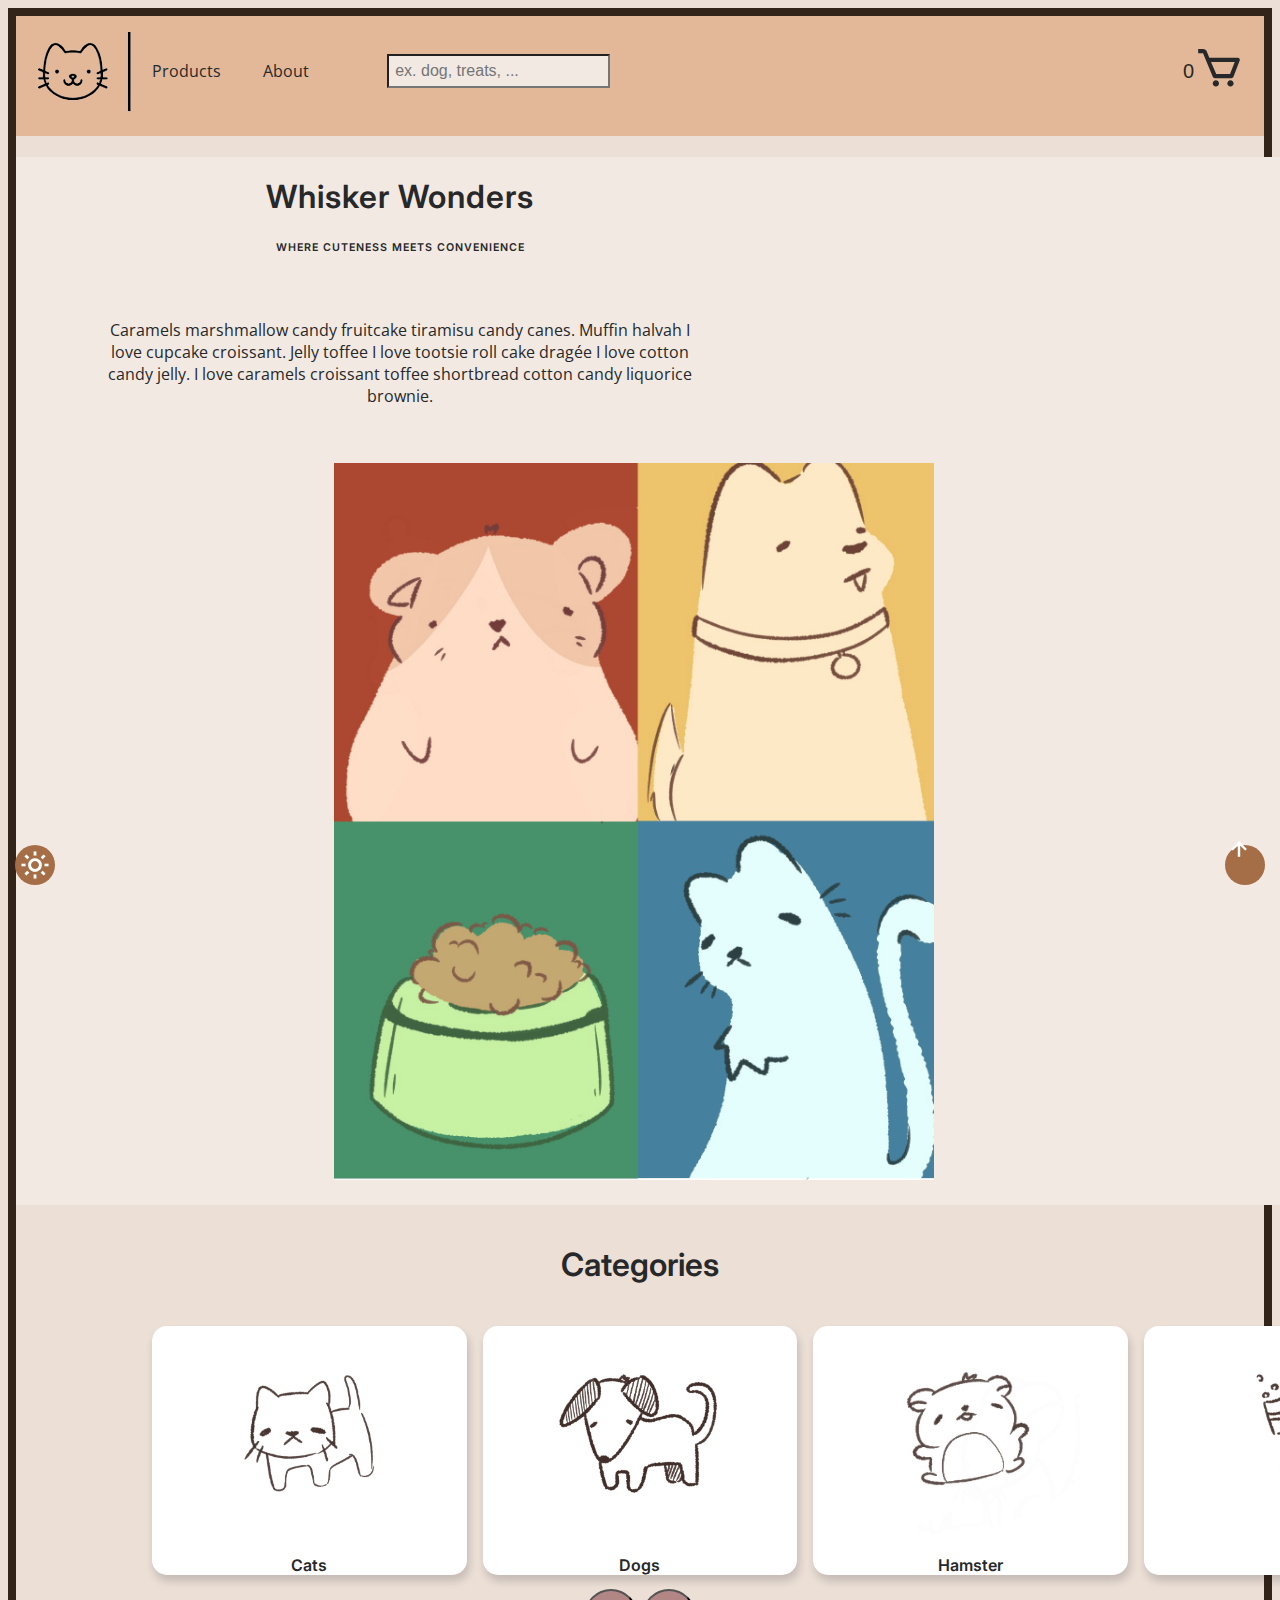
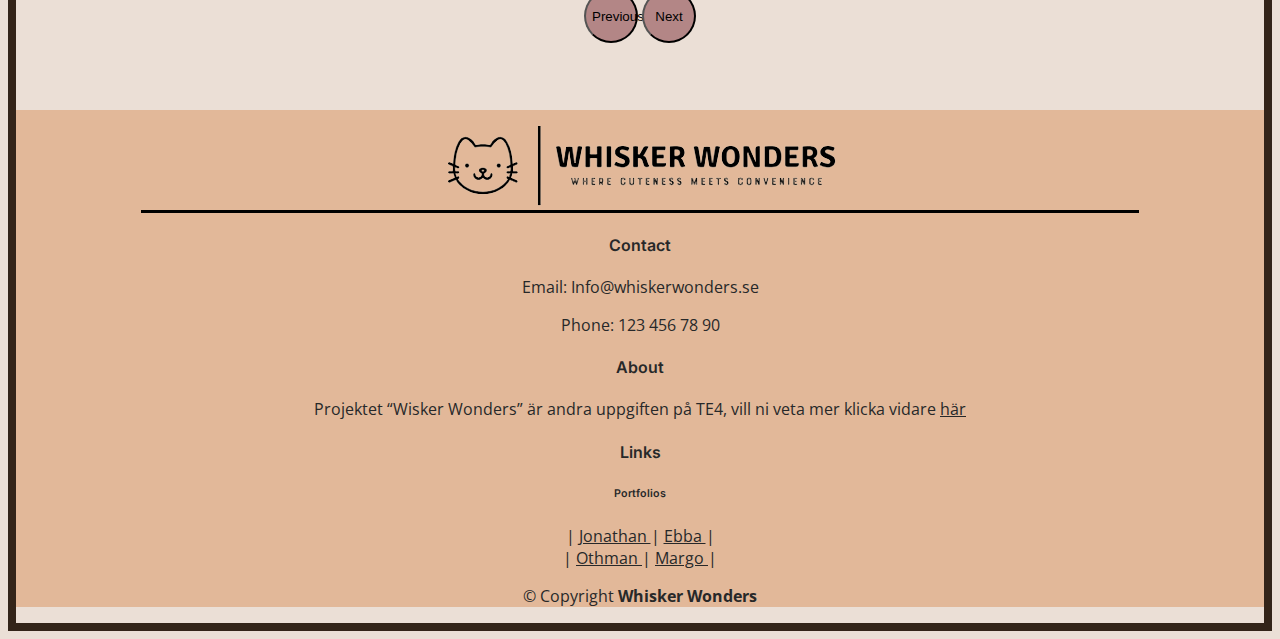
==== commit 8c135dcf: "doc titles" ====
--- a/html/index.html
+++ b/html/index.html
@@ -21,7 +21,7 @@
     <!-- CSS File -->
     <link href="../css/main.css" rel="stylesheet">
 
-    <title>Whisker Wonders official Page</title>
+    <title>Home | Whisker Wonders</title>
 
     <!-- Favicon -->
     <link rel="icon" type="image/x-icon" href="../img/logo/favicon.png">
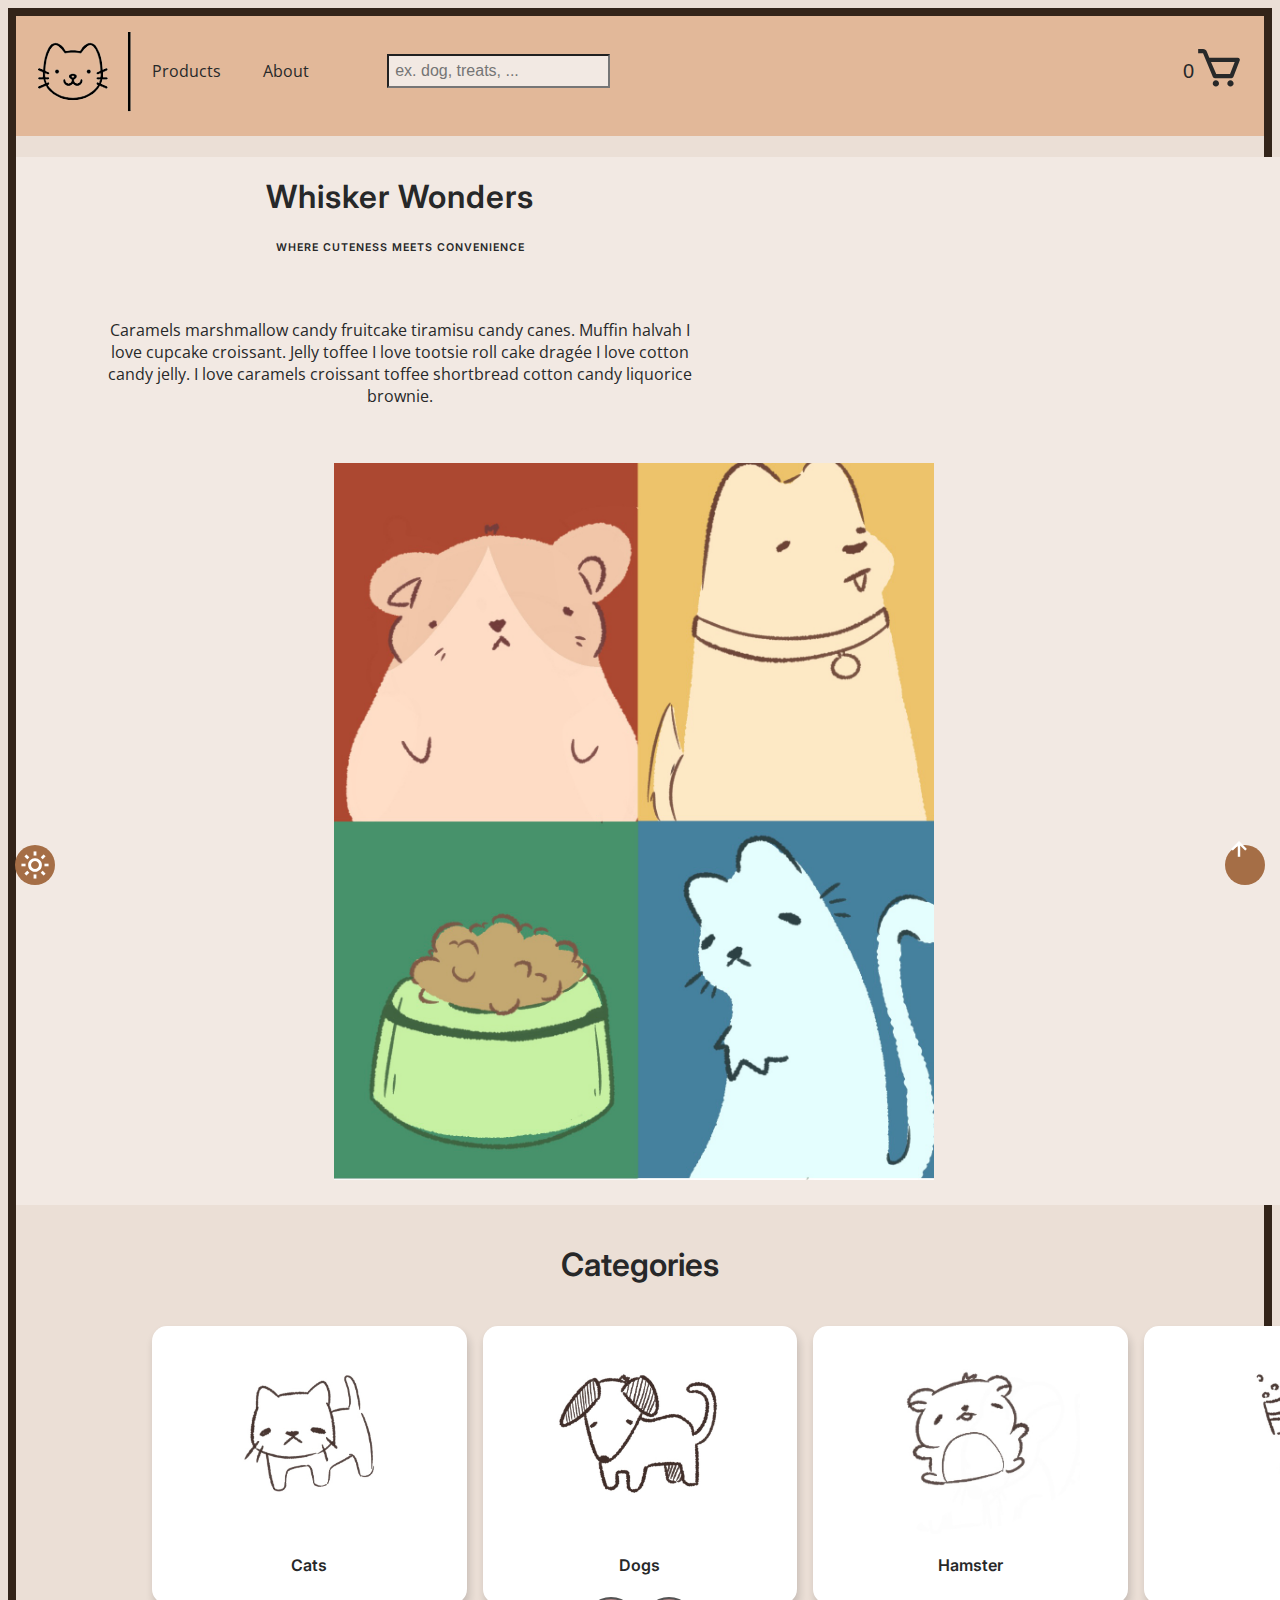
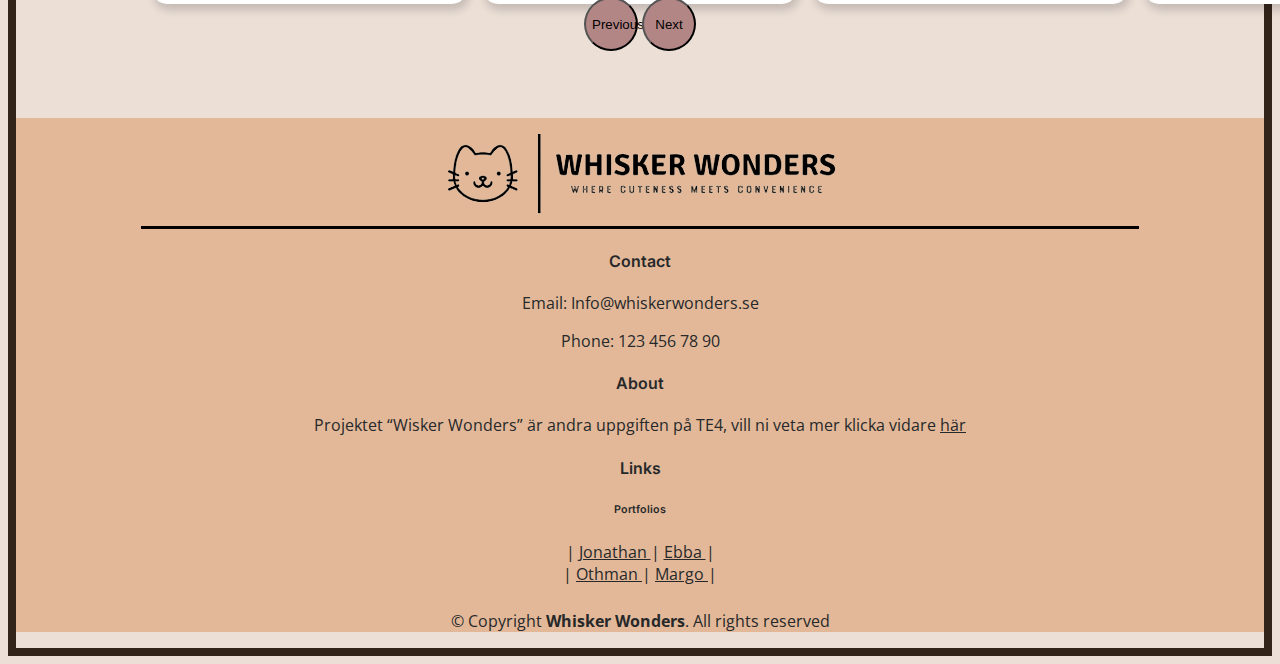
==== commit a793a1ab: "små fixar" ====
--- a/html/index.html
+++ b/html/index.html
@@ -71,7 +71,8 @@
                                         <div class="row no-gutters">
 
                                             <div class="col-sm-2">
-                                                <img src="" alt="picture of image" class="card-image img-fluid" data-image>
+                                                <img src="" alt="picture of image" class="card-image img-fluid"
+                                                    data-image>
                                             </div>
 
                                             <div class="col-sm-8">
@@ -81,8 +82,7 @@
                                                 </div>
                                             </div>
 
-                                            <div
-                                                class="col-sm-2 d-flex align-items-center justify-content-end">
+                                            <div class="col-sm-2 d-flex align-items-center justify-content-end">
                                                 <!-- Added responsive padding classes -->
                                                 <p class="search-price" data-price></p>
                                             </div>
@@ -105,116 +105,105 @@
         </div>
     </header>
 
-    <!-- Welcome -->
-    <div class="container-fluid welcome">
-        <div class="row">
-
-            <div class="col-sm-6 d-flex align-items-center justify-content-center">
-                <div class="">
-
-                    <h1>Whisker Wonders</h1>
-                    <h6>WHERE CUTENESS MEETS CONVENIENCE</h6>
-                    <p class="">
-                        Caramels marshmallow candy fruitcake tiramisu candy canes. Muffin halvah I love cupcake
-                        croissant. Jelly toffee I love tootsie roll cake dragée I love cotton candy jelly. I love
-                        caramels croissant toffee shortbread cotton candy liquorice brownie.
-                    </p>
-
-                </div>
-            </div>
-
-            <div class="col-sm-6">
-                <img src="../img/welcomeAll.jpg" alt="">
-            </div>
-
-        </div>
-    </div>
-
-    <!-- Widgett -->
-    <div class="container-fluid">
-        <div id="carouselExampleControls" class="carousel">
-            <h1>Categories</h1>
-            <div class="carousel-inner">
-
-                <div class="carousel-item active">
-                    <div class="card-carousel">
-                        <a href="productPage.html?category=cat">
-                            <div class="img-wrapper"><img src="../img/cat.jpg" class="d-block" alt="..."> </div>
-                            <h4>Cats</h4>
-                        </a>
-                    </div>
-                </div>
-
-                <div class="carousel-item">
-                    <div class="card-carousel">
-                        <a href="productPage.html?category=dog">
-                            <div class="img-wrapper"><img src="../img/dog.jpg" class="d-block" alt="..."> </div>
-                            <h4>Dogs</h4>
-                        </a>
-                    </div>
-                </div>
-
-                <div class="carousel-item">
-                    <div class="card-carousel">
-                        <a href="productPage.html?category=hamster">
-                            <div class="img-wrapper"><img src="../img/hamster.jpg" class="d-block" alt="..."> </div>
-                            <h4>Hamster</h4>
-                        </a>
-                    </div>
-                </div>
-
-                <div class="carousel-item">
-                    <div class="card-carousel">
-                        <a href="productPage.html?category=treats">
-                            <div class="img-wrapper"><img src="../img/treats.jpg" class="d-block" alt="..."> </div>
-                            <h4>Food</h4>
-                        </a>
-                    </div>
-                </div>
-
-                <div class="carousel-item">
-                    <div class="card-carousel">
-                        <a href="productPage.html?category=toys">
-                            <div class="img-wrapper"><img src="../img/toys.jpg" class="d-block" alt="..."> </div>
-                            <h4>Toys</h4>
-                        </a>
-                    </div>
-                </div>
-            </div>
-
-            <button class="carousel-control-prev" type="button" data-bs-target="#carouselExampleControls"
-                data-bs-slide="prev">
-                <span class="carousel-control-prev-icon" aria-hidden="true"></span>
-                <span class="visually-hidden">Previous</span>
-            </button>
-
-            <button class="carousel-control-next" type="button" data-bs-target="#carouselExampleControls"
-                data-bs-slide="next">
-                <span class="carousel-control-next-icon" aria-hidden="true"></span>
-                <span class="visually-hidden">Next</span>
-            </button>
-
-        </div>
-    </div>
-
-    <!-- Cookie -->
-    <div id="lawmsg" class="alert alert-info alert-dismissible h6 fade show fixed-bottom" role="alert">
-        <p class="">
-
-            <button type="button" id="closeCookie" class="close" data-dismiss="alert" aria-label="Close">
-                <span aria-hidden="true">&times;</span>
-            </button>
-
-            &nbsp; We use cookies on this website to distinguish you from other users. We use this data to enhance
-            your experience and for targeted advertising. By continuing to use this website you consent to our use
-            of cookies. For more information, please see our
-            <a href="https://info.profilesonly.com" target="_blank">Cookie Policy</a>.
-        </p>
-    </div>
-
-    <!-- Back to top button -->
-    <a href="#" id="backtotop" class="active back-to-top d-flex align-items-center justify-content-center"><i
-            class='bx bx-up-arrow-alt'></i></a>
+    <main>
+
+        <!-- Welcome -->
+        <div class="container-fluid welcome">
+            <div class="row">
+
+                <div class="col-sm-6 d-flex align-items-center justify-content-center">
+                    <div class="">
+
+                        <h1>Whisker Wonders</h1>
+                        <h6>WHERE CUTENESS MEETS CONVENIENCE</h6>
+                        <p class="">
+                            Caramels marshmallow candy fruitcake tiramisu candy canes. Muffin halvah I love cupcake
+                            croissant. Jelly toffee I love tootsie roll cake dragée I love cotton candy jelly. I love
+                            caramels croissant toffee shortbread cotton candy liquorice brownie.
+                        </p>
+
+                    </div>
+                </div>
+
+                <div class="col-sm-6">
+                    <img src="../img/welcomeAll.jpg" alt="">
+                </div>
+
+            </div>
+        </div>
+
+        <!-- Widgett -->
+        <div class="container-fluid">
+            <div id="carouselExampleControls" class="carousel">
+                <h1>Categories</h1>
+                <div class="carousel-inner">
+
+                    <div class="carousel-item active">
+                        <div class="card-carousel">
+                            <a href="productPage.html?category=cat">
+                                <div class="img-wrapper"><img src="../img/cat.jpg" class="d-block" alt="..."> </div>
+                                <h4>Cats</h4>
+                            </a>
+                        </div>
+                    </div>
+
+                    <div class="carousel-item">
+                        <div class="card-carousel">
+                            <a href="productPage.html?category=dog">
+                                <div class="img-wrapper"><img src="../img/dog.jpg" class="d-block" alt="..."> </div>
+                                <h4>Dogs</h4>
+                            </a>
+                        </div>
+                    </div>
+
+                    <div class="carousel-item">
+                        <div class="card-carousel">
+                            <a href="productPage.html?category=hamster">
+                                <div class="img-wrapper"><img src="../img/hamster.jpg" class="d-block" alt="..."> </div>
+                                <h4>Hamster</h4>
+                            </a>
+                        </div>
+                    </div>
+
+                    <div class="carousel-item">
+                        <div class="card-carousel">
+                            <a href="productPage.html?category=treats">
+                                <div class="img-wrapper"><img src="../img/treats.jpg" class="d-block" alt="..."> </div>
+                                <h4>Food</h4>
+                            </a>
+                        </div>
+                    </div>
+
+                    <div class="carousel-item">
+                        <div class="card-carousel">
+                            <a href="productPage.html?category=toys">
+                                <div class="img-wrapper"><img src="../img/toys.jpg" class="d-block" alt="..."> </div>
+                                <h4>Toys</h4>
+                            </a>
+                        </div>
+                    </div>
+                </div>
+
+                <button class="carousel-control-prev" type="button" data-bs-target="#carouselExampleControls"
+                    data-bs-slide="prev">
+                    <span class="carousel-control-prev-icon" aria-hidden="true"></span>
+                    <span class="visually-hidden">Previous</span>
+                </button>
+
+                <button class="carousel-control-next" type="button" data-bs-target="#carouselExampleControls"
+                    data-bs-slide="next">
+                    <span class="carousel-control-next-icon" aria-hidden="true"></span>
+                    <span class="visually-hidden">Next</span>
+                </button>
+
+            </div>
+        </div>
+
+        <!-- Back to top button -->
+        <a href="#" id="backtotop" class="active back-to-top d-flex align-items-center justify-content-center"><i
+                class='bx bx-up-arrow-alt'></i></a>
+
+    </main>
 
     <!-- Footer -->
     <footer>
@@ -237,7 +226,8 @@
 
                 <div class="col-md-4">
                     <h4>About</h4>
-                    <p>Projektet “Wisker Wonders” är andra uppgiften på TE4, vill ni veta mer klicka vidare <a href="../html/about.html" class="footer-about-link">här</a> </p>
+                    <p>Projektet “Wisker Wonders” är andra uppgiften på TE4, vill ni veta mer klicka vidare <a
+                            href="../html/about.html" class="footer-about-link">här</a> </p>
                 </div>
 
                 <div class="col-md-4">
@@ -260,7 +250,7 @@
 
             <div class="row">
                 <div class="copyright">
-                    <P>&copy; Copyright <strong><span>Whisker Wonders</span></strong></P>
+                    <P>&copy; Copyright <strong><span>Whisker Wonders</span></strong>. All rights reserved</P>
                 </div>
             </div>
         </div>
--- a/css/main.css
+++ b/css/main.css
@@ -16,6 +16,10 @@
     visibility: hidden;
 }
 
+main {
+    height: fit-content;
+    min-height: 80vh;
+}
 body {
     background-color: #ebdfd6;
     font-family: "Open Sans", sans-serif;
@@ -620,6 +624,7 @@
     height: 90px;
     background-repeat: no-repeat;
     margin: auto;
+    margin-bottom: 8px;
 }    
 
 .dark-light-active footer .footer-img {
@@ -695,6 +700,9 @@
     text-decoration: underline;
 }
 
+footer .copyright {
+    margin: 25px auto 10px auto;
+}
 
 
 /* --- Cookies ---------------------------------------------------*/
@@ -817,6 +825,7 @@
 
 .card-carousel {
     margin: 0 0.5em;
+    padding-bottom: 0.5em;
     box-shadow: 2px 6px 8px 0 rgba(22, 22, 26, 0.18);
     border: none;
     background-color: #fff;
@@ -937,8 +946,7 @@
 /*---------------------About Page-----------------------------*/
 
 .about-container {
-    margin-top: 30px;
-    margin-bottom: 30px;
+    margin: 30px 0px;
 }
 
 .aboutMain{
@@ -946,10 +954,14 @@
     text-align: center;
     font-family: "Inter", sans-serif;
     border-radius: 10px;
-}
-
-.aboutText{
-    margin-top: 50px;
+    padding: 50px 0px;
+}
+
+.dark-light-active .aboutMain{
+    background-color: #32261c;
+    text-align: center;
+    font-family: "Inter", sans-serif;
+    border-radius: 10px;
 }
 
 .aboutText p{
@@ -959,6 +971,33 @@
     line-height: 1.8rem;
 }
 
+@media (max-width: 1000px) {
+    .aboutText p{
+        text-align: left;
+        margin-top: 25px;
+        margin-inline: 80px;
+        line-height: 1.8rem;
+    }
+}
+
+@media (max-width: 700px) {
+    .aboutText p{
+        text-align: left;
+        margin-top: 25px;
+        margin-inline: 50px;
+        line-height: 1.8rem;
+    }
+}
+
+@media (max-width: 450px) {
+    .aboutText p{
+        text-align: left;
+        margin-top: 25px;
+        margin-inline: 10px;
+        line-height: 1.8rem;
+    }
+}
+
 .aboutLinks{
     margin-top: 70px;
 }
@@ -967,12 +1006,7 @@
     color: white;
 }
 
-.aboutButtons{
-    margin-top: 50px;
-}
-
 .aboutLinks button {
-
 	text-align: center;
 	color:#DE914A;
 	width: 200px;
@@ -982,14 +1016,17 @@
 	transition: ease-out 0.3s;
 	font-size: 1rem;
 	outline:none;
-	border:5px solid #5d103d;
+	border: 5px solid #5d103d;
 	position: relative;
 	z-index: 1; 
 	background-color: #744f43;
 	letter-spacing: 2px;
-	margin-top: 30px;
-	margin-bottom: 40px;
-    
+    margin: 10px 0px;
+}
+
+.aboutLinks button {
+	border: 5px solid #270418;
+	background-color: #744f43;
 }
 
 .aboutLinks button:hover{
